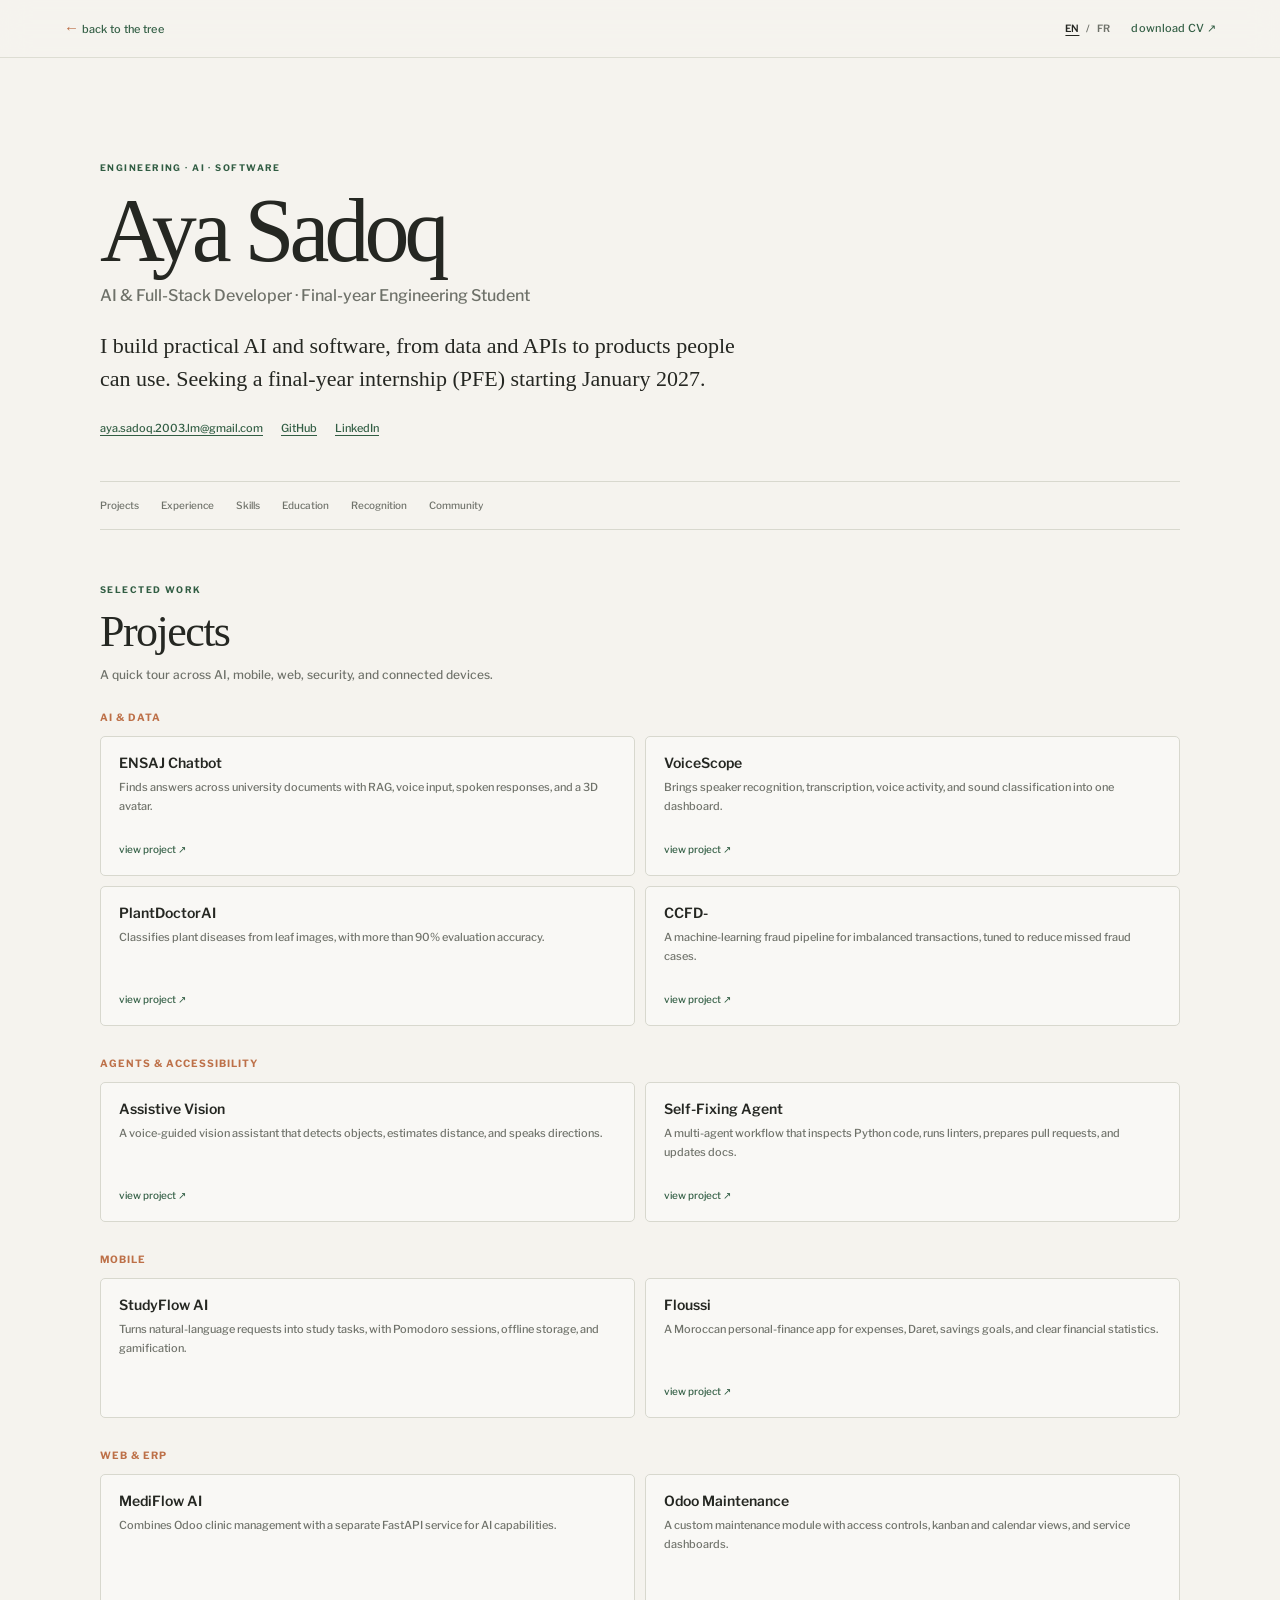
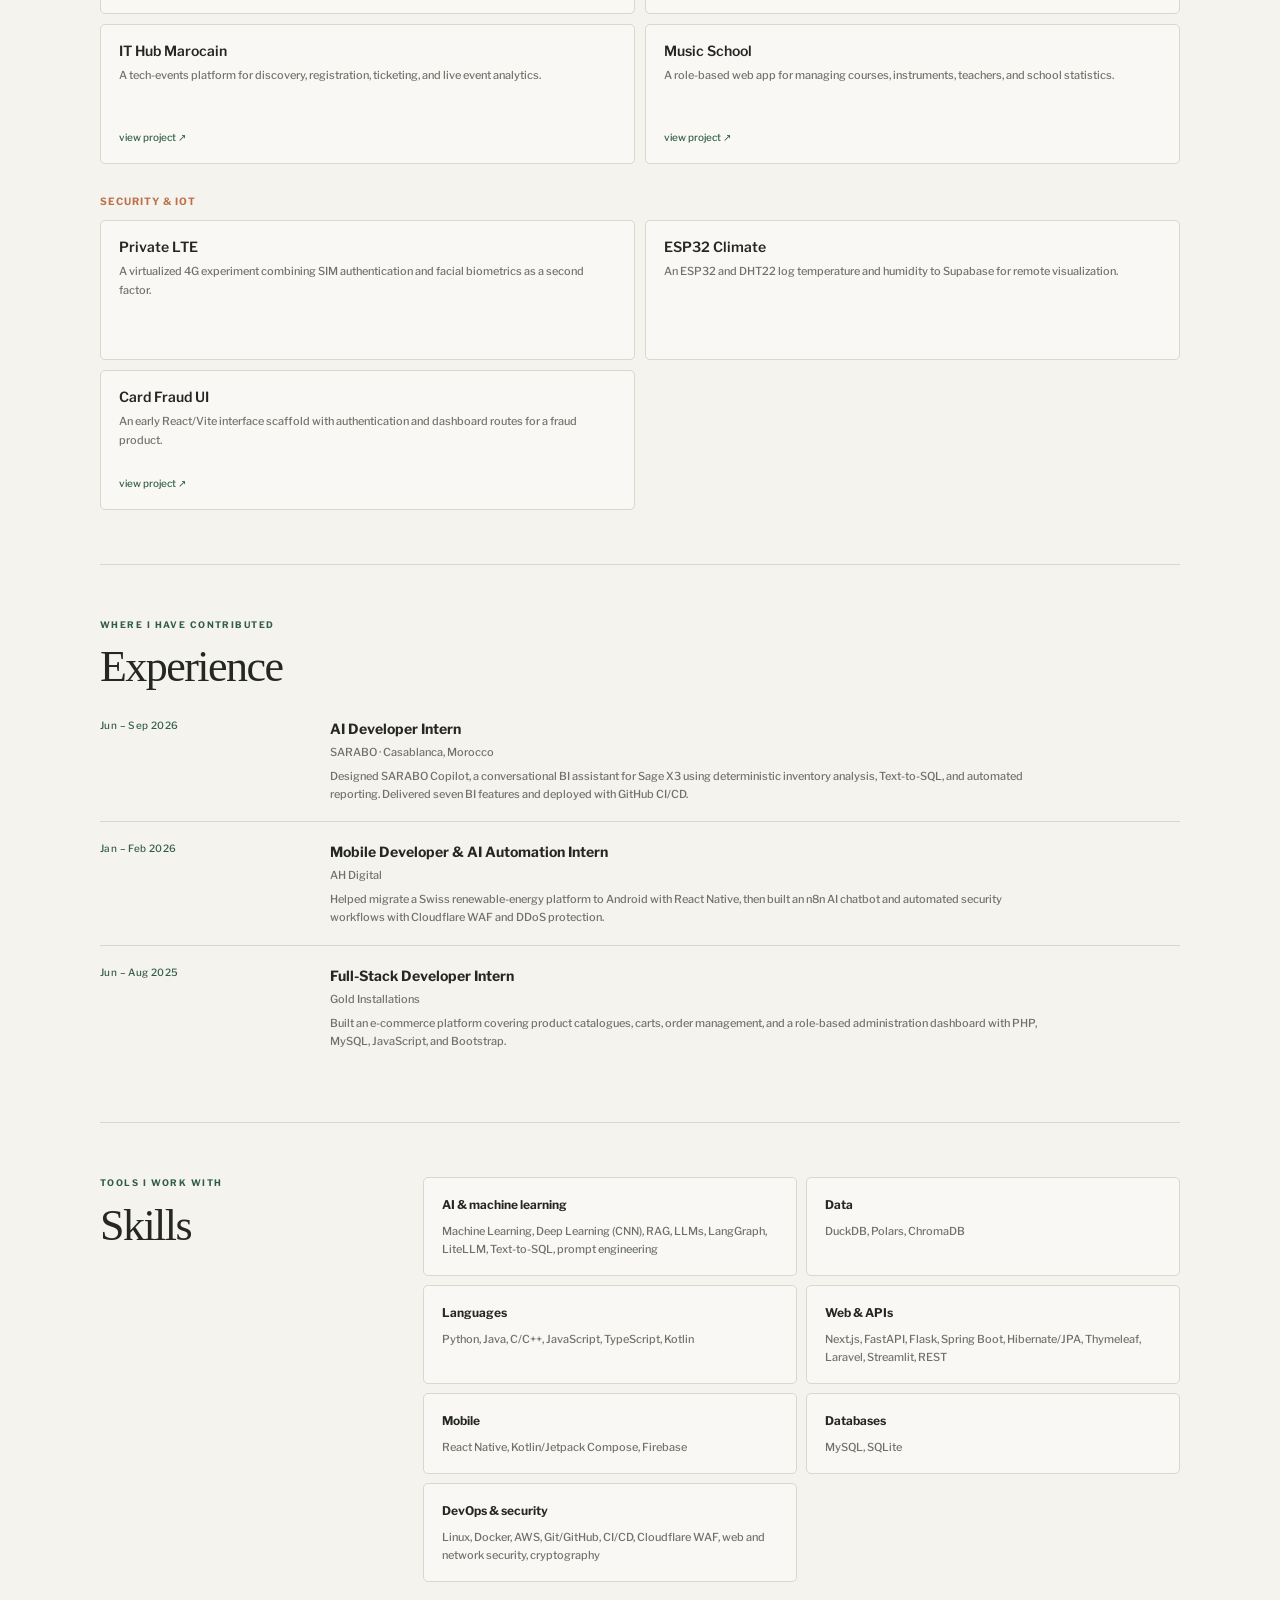
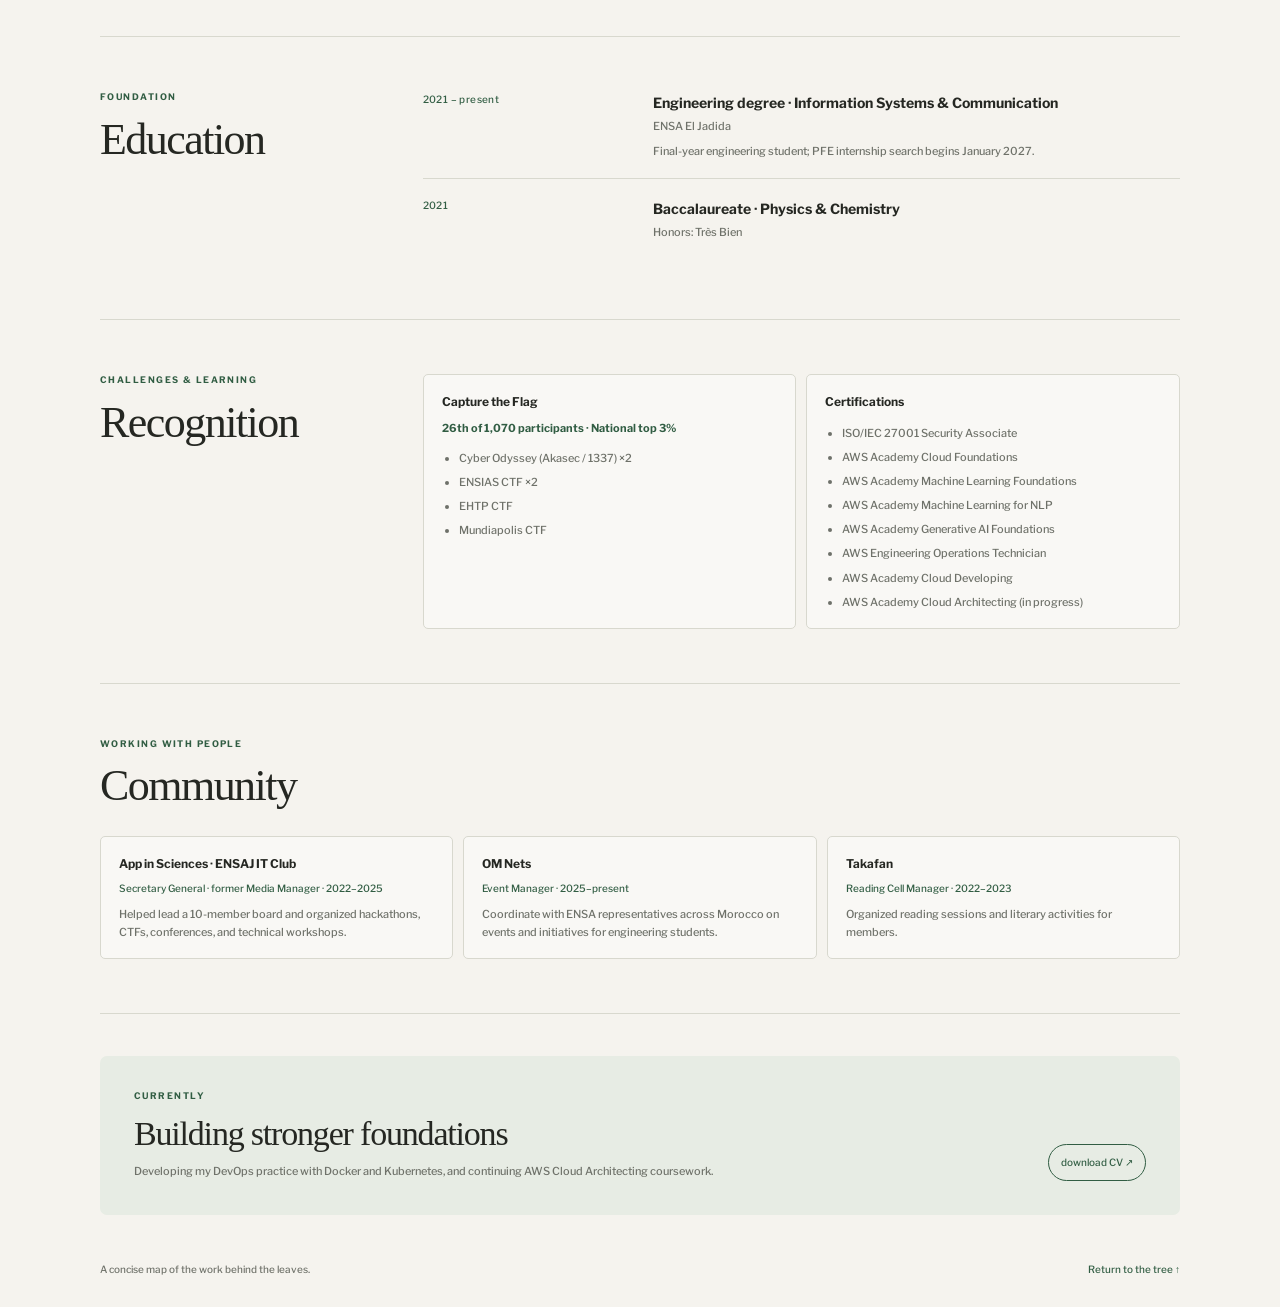
==== overview.html @ 9820c77b "Add recruiter-friendly portfolio overview" ====
<!doctype html>
<html lang="en">
  <head>
    <meta charset="utf-8" />
    <meta name="viewport" content="width=device-width, initial-scale=1" />
    <meta name="description" content="A concise overview of Aya Sadoq's projects, experience, skills, and education." />
    <meta name="theme-color" content="#f5f3ee" />
    <title>Quick overview — Aya Sadoq</title>
    <link rel="icon" href="tree/icon/favicon.svg" type="image/svg+xml" />
    <link rel="preload" href="tree/fonts/LibreFranklin-v20.woff2?v=0b5986a181" as="font" type="font/woff2" crossorigin />
    <link rel="stylesheet" href="overview.css?v=1" />
  </head>
  <body>
    <header class="site-bar">
      <a class="back-link" href="index.html"><span aria-hidden="true">←</span> <span id="back-label">back to the tree</span></a>
      <div class="bar-actions">
        <div class="language-switch" aria-label="Choose language">
          <button type="button" data-language="en" aria-label="English">EN</button>
          <span aria-hidden="true">/</span>
          <button type="button" data-language="fr" aria-label="Français">FR</button>
        </div>
        <a class="cv-link" id="cv-link" href="cv/cv_aya_sadoq_en.pdf" download>download CV ↗</a>
      </div>
    </header>

    <main class="overview">
      <section class="hero" aria-labelledby="name">
        <p class="eyebrow" id="hero-eyebrow">ENGINEERING · AI · SOFTWARE</p>
        <h1 id="name">Aya Sadoq</h1>
        <p class="hero-role" id="hero-role">AI &amp; Full-Stack Developer · Final-year Engineering Student</p>
        <p class="hero-intro" id="hero-intro">I build practical AI and software, from data and APIs to products people can use. Seeking a final-year internship (PFE) starting January 2027.</p>
        <div class="contact-row" id="contact-row"></div>
      </section>

      <nav class="section-nav" aria-label="On this page">
        <a href="#projects" id="nav-projects">Projects</a>
        <a href="#experience" id="nav-experience">Experience</a>
        <a href="#skills" id="nav-skills">Skills</a>
        <a href="#education" id="nav-education">Education</a>
        <a href="#recognition" id="nav-recognition">Recognition</a>
        <a href="#community" id="nav-community">Community</a>
      </nav>

      <section class="content-section" id="projects">
        <div class="section-heading"><p class="eyebrow" id="projects-kicker">SELECTED WORK</p><h2 id="projects-title">Projects</h2><p class="section-note" id="projects-note">A quick tour across AI, mobile, web, security, and connected devices.</p></div>
        <div class="project-groups" id="project-groups"></div>
      </section>

      <section class="content-section" id="experience">
        <div class="section-heading"><p class="eyebrow" id="experience-kicker">WHERE I HAVE CONTRIBUTED</p><h2 id="experience-title">Experience</h2></div>
        <div class="timeline" id="experience-list"></div>
      </section>

      <section class="content-section split-section" id="skills">
        <div class="section-heading"><p class="eyebrow" id="skills-kicker">TOOLS I WORK WITH</p><h2 id="skills-title">Skills</h2></div>
        <div class="skills-grid" id="skills-list"></div>
      </section>

      <section class="content-section split-section" id="education">
        <div class="section-heading"><p class="eyebrow" id="education-kicker">FOUNDATION</p><h2 id="education-title">Education</h2></div>
        <div class="timeline" id="education-list"></div>
      </section>

      <section class="content-section split-section" id="recognition">
        <div class="section-heading"><p class="eyebrow" id="recognition-kicker">CHALLENGES &amp; LEARNING</p><h2 id="recognition-title">Recognition</h2></div>
        <div class="recognition-grid">
          <article class="info-card"><h3 id="ctf-title">Capture the Flag</h3><p class="highlight" id="ctf-rank">26th of 1,070 participants · National top 3%</p><ul id="ctf-list"></ul></article>
          <article class="info-card"><h3 id="cert-title">Certifications</h3><ul id="cert-list"></ul></article>
        </div>
      </section>

      <section class="content-section" id="community">
        <div class="section-heading"><p class="eyebrow" id="community-kicker">WORKING WITH PEOPLE</p><h2 id="community-title">Community</h2></div>
        <div class="community-grid" id="community-list"></div>
      </section>

      <section class="closing-card">
        <div><p class="eyebrow" id="closing-kicker">CURRENTLY</p><h2 id="closing-title">Building stronger foundations</h2><p id="closing-copy">Developing my DevOps practice with Docker and Kubernetes, and continuing AWS Cloud Architecting coursework.</p></div>
        <a class="closing-link" id="closing-cv" href="cv/cv_aya_sadoq_en.pdf" download>download CV ↗</a>
      </section>

      <footer class="page-footer"><span id="footer-copy">A concise map of the work behind the leaves.</span><a href="index.html" id="footer-back">Return to the tree ↑</a></footer>
    </main>
    <script src="overview.js?v=1" defer></script>
  </body>
</html>
---- overview.css ----
@font-face {
  font-family: "Libre Franklin";
  src: url("tree/fonts/LibreFranklin-v20.woff2?v=0b5986a181") format("woff2");
  font-weight: 500 700;
  font-display: swap;
}

:root {
  color-scheme: light;
  --paper: #f5f3ee;
  --ink: #252722;
  --muted: #6e7169;
  --line: #d8d8ce;
  --green: #315d43;
  --green-soft: #e7ece4;
  --orange: #bd7048;
  --serif: Georgia, "Times New Roman", serif;
  --sans: "Libre Franklin", "Helvetica Neue", Arial, sans-serif;
}

* { box-sizing: border-box; }
html { scroll-behavior: smooth; scroll-padding-top: 88px; }
body { margin: 0; background: var(--paper); color: var(--ink); font: 500 14px/1.65 var(--sans); }
a { color: inherit; }
a:focus-visible, button:focus-visible { outline: 2px solid var(--orange); outline-offset: 4px; }

.site-bar {
  position: sticky;
  z-index: 5;
  top: 0;
  display: flex;
  align-items: center;
  justify-content: space-between;
  min-height: 58px;
  padding: 10px clamp(18px, 5vw, 64px);
  border-bottom: 1px solid rgb(216 216 206 / 82%);
  background: rgb(245 243 238 / 92%);
  backdrop-filter: blur(14px);
}
.back-link, .cv-link { color: var(--green); font-size: 11px; text-decoration: none; letter-spacing: .025em; }
.back-link:hover, .cv-link:hover { text-decoration: underline; }
.back-link span:first-child { color: var(--orange); font-size: 15px; }
.bar-actions, .language-switch { display: flex; align-items: center; gap: 10px; }
.bar-actions { gap: 18px; }
.language-switch { gap: 4px; color: var(--muted); font: 600 10px/1 var(--sans); }
.language-switch button { padding: 3px; border: 0; background: transparent; color: inherit; font: inherit; cursor: pointer; }
.language-switch button[aria-pressed="true"] { color: var(--ink); text-decoration: underline; text-underline-offset: 3px; }

.overview { width: min(1080px, calc(100% - 40px)); margin: 0 auto; }
.hero { padding: clamp(52px, 10vw, 104px) 0 44px; border-bottom: 1px solid var(--line); }
.eyebrow { margin: 0 0 12px; color: var(--green); font: 700 9px/1.4 var(--sans); letter-spacing: .16em; text-transform: uppercase; }
h1, h2, h3, p { margin-top: 0; }
h1 { margin-bottom: 8px; font: 500 clamp(48px, 9vw, 90px)/.98 var(--serif); letter-spacing: -.055em; }
.hero-role { margin: 0; color: var(--muted); font-size: clamp(13px, 2vw, 16px); }
.hero-intro { max-width: 670px; margin: 20px 0 24px; font: 400 clamp(17px, 2.5vw, 22px)/1.5 var(--serif); }
.contact-row { display: flex; flex-wrap: wrap; gap: 8px 18px; font-size: 11px; }
.contact-row a { color: var(--green); text-decoration-thickness: 1px; text-underline-offset: 3px; }
.section-nav { position: sticky; z-index: 4; top: 58px; display: flex; gap: 8px 22px; overflow-x: auto; padding: 15px 0; border-bottom: 1px solid var(--line); background: var(--paper); scrollbar-width: none; }
.section-nav::-webkit-scrollbar { display: none; }
.section-nav a { flex: 0 0 auto; color: var(--muted); font-size: 10px; text-decoration: none; }
.section-nav a:hover { color: var(--green); }
.content-section { padding: 54px 0; border-bottom: 1px solid var(--line); }
.section-heading { margin-bottom: 25px; }
.section-heading h2, .closing-card h2 { margin: 0 0 5px; font: 500 clamp(30px, 5vw, 44px)/1.1 var(--serif); letter-spacing: -.035em; }
.section-note { margin: 8px 0 0; color: var(--muted); font-size: 12px; }
.project-groups { display: grid; gap: 30px; }
.project-group h3 { margin: 0 0 12px; color: var(--orange); font: 700 10px/1.4 var(--sans); letter-spacing: .1em; text-transform: uppercase; }
.project-grid { display: grid; grid-template-columns: repeat(2, minmax(0, 1fr)); gap: 10px; }
.project-card, .info-card, .skill-card, .community-card { min-width: 0; padding: 17px 18px; border: 1px solid var(--line); border-radius: 5px; background: rgb(255 255 255 / 38%); }
.project-card { display: flex; flex-direction: column; min-height: 140px; }
.project-card h4 { margin: 0 0 6px; font: 600 14px/1.35 var(--sans); }
.project-card p { margin: 0 0 12px; color: var(--muted); font-size: 11px; line-height: 1.65; }
.project-card a { align-self: flex-start; margin-top: auto; color: var(--green); font-size: 10px; text-decoration: none; }
.project-card a:hover { text-decoration: underline; }
.timeline { display: grid; gap: 0; }
.timeline-item { display: grid; grid-template-columns: minmax(130px, 210px) 1fr; gap: 20px; padding: 18px 0; border-top: 1px solid var(--line); }
.timeline-item:first-child { border-top: 0; padding-top: 0; }
.timeline-date { color: var(--green); font-size: 10px; letter-spacing: .04em; }
.timeline-item h3 { margin: 0 0 3px; font-size: 14px; }
.timeline-org { margin: 0 0 6px; color: var(--muted); font-size: 11px; }
.timeline-copy { margin: 0; max-width: 720px; color: var(--muted); font-size: 11px; }
.split-section { display: grid; grid-template-columns: minmax(180px, .7fr) 1.8fr; gap: 28px; }
.skills-grid { display: grid; grid-template-columns: repeat(2, minmax(0, 1fr)); gap: 9px; }
.skill-card h3, .info-card h3 { margin: 0 0 7px; font-size: 12px; }
.skill-card p, .info-card p { margin: 0; color: var(--muted); font-size: 11px; }
.recognition-grid { display: grid; grid-template-columns: repeat(2, minmax(0, 1fr)); gap: 10px; }
.info-card ul { display: grid; gap: 6px; margin: 12px 0 0; padding-left: 17px; color: var(--muted); font-size: 11px; }
.info-card .highlight { color: var(--green); font-weight: 700; }
.community-grid { display: grid; grid-template-columns: repeat(3, minmax(0, 1fr)); gap: 10px; }
.community-card h3 { margin: 0 0 6px; font-size: 12px; }
.community-card .community-role { margin: 0 0 9px; color: var(--green); font-size: 10px; }
.community-card p { margin: 0; color: var(--muted); font-size: 11px; }
.closing-card { display: flex; align-items: end; justify-content: space-between; gap: 28px; margin: 42px 0; padding: clamp(20px, 4vw, 34px); border-radius: 7px; background: var(--green-soft); }
.closing-card h2 { max-width: 500px; font-size: clamp(24px, 4vw, 34px); }
.closing-card p:last-child { max-width: 620px; margin: 10px 0 0; color: var(--muted); font-size: 11px; }
.closing-link { flex: 0 0 auto; padding: 9px 12px; border: 1px solid var(--green); border-radius: 999px; color: var(--green); font-size: 10px; text-decoration: none; }
.closing-link:hover { color: var(--paper); background: var(--green); }
.page-footer { display: flex; justify-content: space-between; gap: 20px; padding: 4px 0 30px; color: var(--muted); font-size: 10px; }
.page-footer a { color: var(--green); text-decoration: none; }

@media (max-width: 700px) {
  .overview { width: min(100% - 32px, 560px); }
  .section-nav { gap: 8px 17px; }
  .split-section { grid-template-columns: 1fr; gap: 18px; }
  .community-grid { grid-template-columns: 1fr; }
  .community-card { padding: 15px; }
}
@media (max-width: 520px) {
  .site-bar { min-height: 54px; padding-inline: 14px; }
  .back-link, .cv-link { font-size: 10px; }
  .bar-actions { gap: 10px; }
  .overview { width: calc(100% - 28px); }
  .project-grid, .skills-grid, .recognition-grid { grid-template-columns: 1fr; }
  .timeline-item { grid-template-columns: 1fr; gap: 5px; }
  .closing-card { align-items: start; flex-direction: column; }
  .page-footer { flex-direction: column; gap: 4px; }
}
@media print {
  @page { margin: 14mm; }
  body { background: white; font-size: 10px; }
  .site-bar, .section-nav, .closing-link, .page-footer a { display: none !important; }
  .overview { width: 100%; }
  .hero { padding: 0 0 18px; }
  h1 { font-size: 42px; }
  .content-section { padding: 22px 0; break-inside: avoid; }
  .project-groups { gap: 14px; }
  .project-grid { gap: 6px; }
  .project-card, .info-card, .skill-card, .community-card { padding: 9px; background: white; }
  .project-card { min-height: 0; }
  .project-card p, .timeline-copy, .skill-card p, .info-card ul, .community-card p { font-size: 8px; }
  .closing-card { margin: 18px 0; padding: 14px; }
}
@media (prefers-reduced-motion: reduce) { html { scroll-behavior: auto; } }
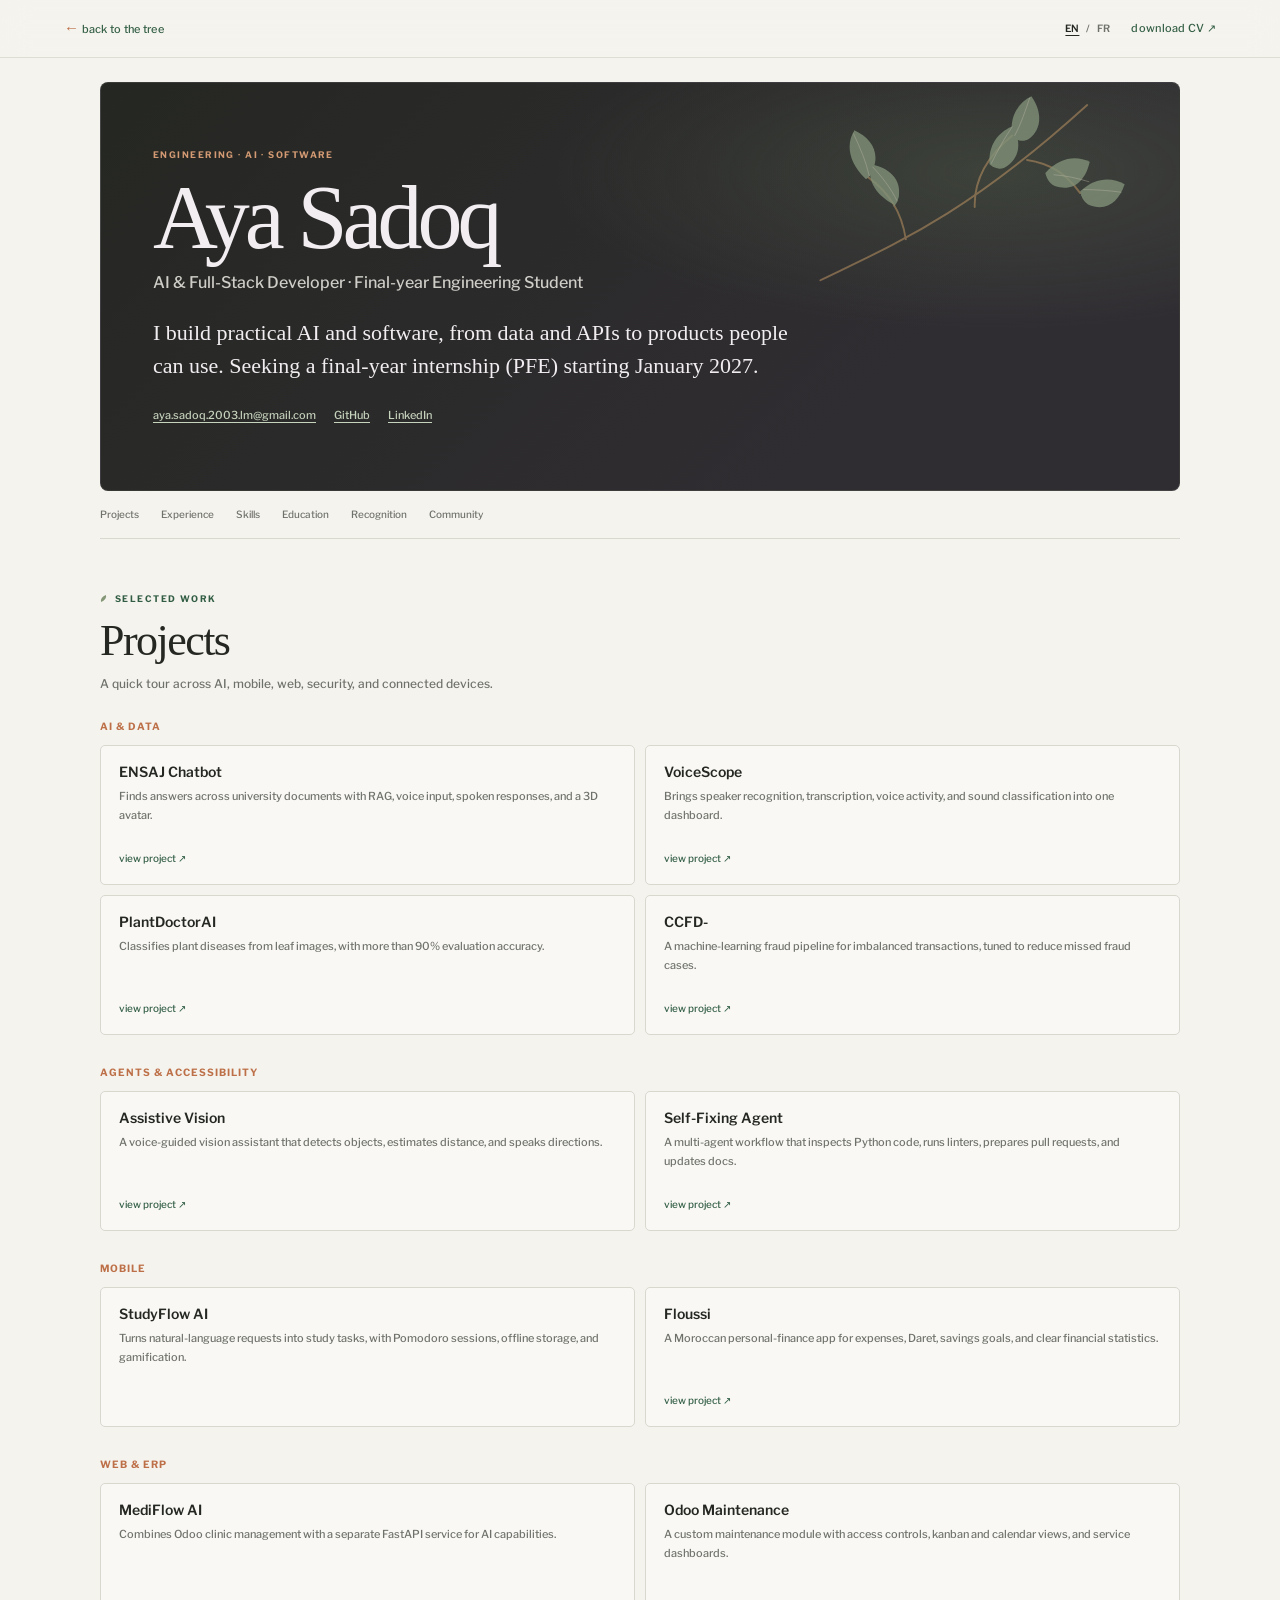
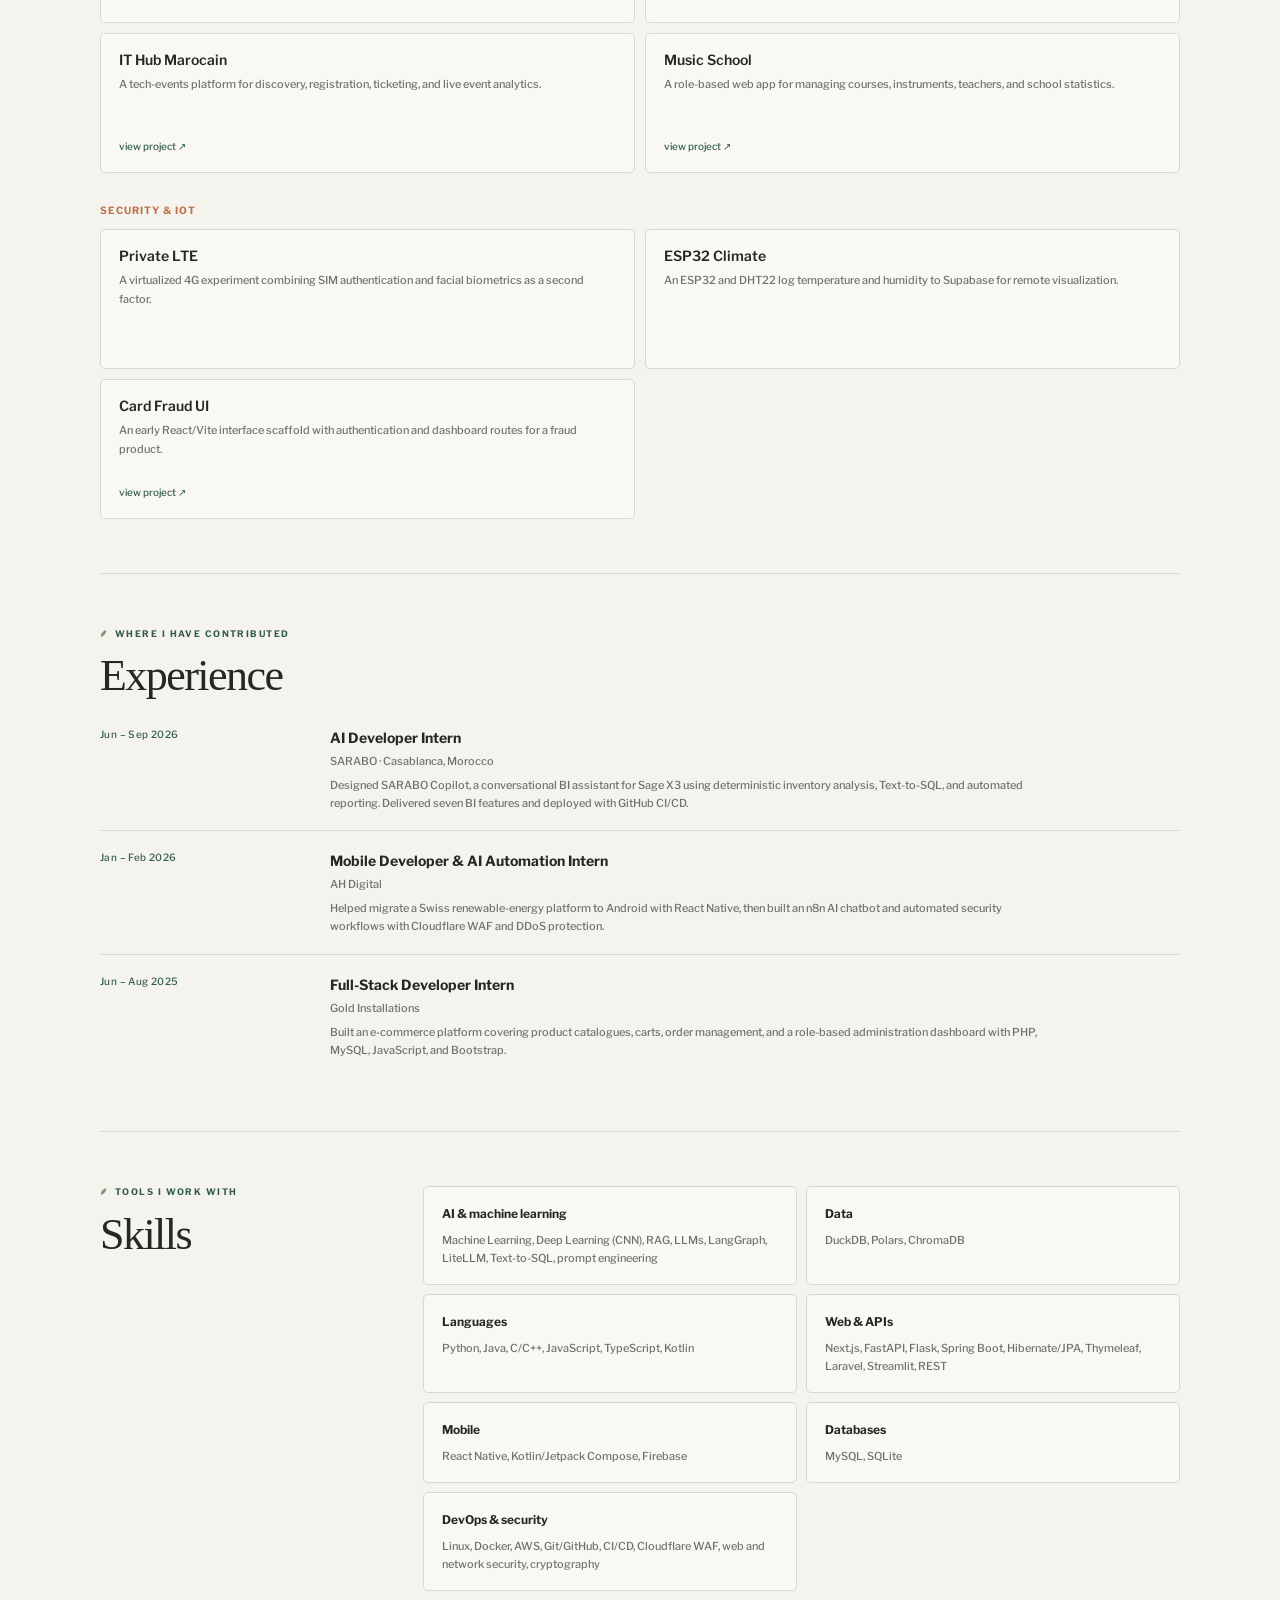
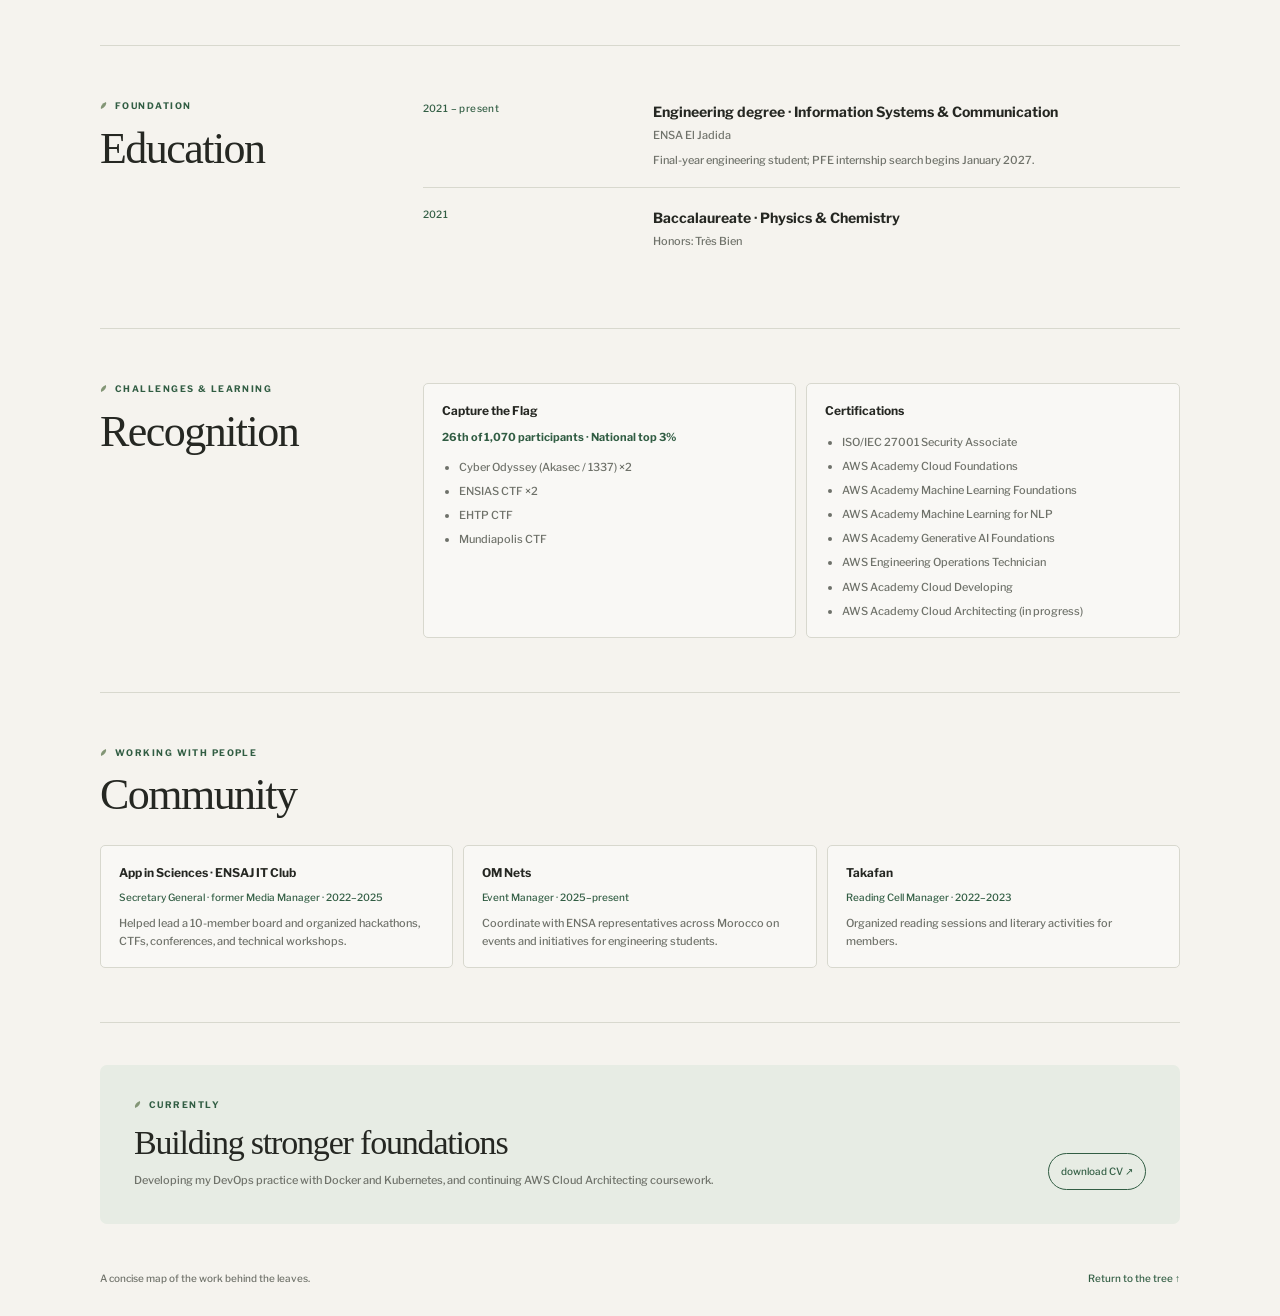
==== commit d34a2a16: "Bring tree palette into recruiter overview" ====
--- a/overview.html
+++ b/overview.html
@@ -8,7 +8,7 @@
     <title>Quick overview — Aya Sadoq</title>
     <link rel="icon" href="tree/icon/favicon.svg" type="image/svg+xml" />
     <link rel="preload" href="tree/fonts/LibreFranklin-v20.woff2?v=0b5986a181" as="font" type="font/woff2" crossorigin />
-    <link rel="stylesheet" href="overview.css?v=1" />
+    <link rel="stylesheet" href="overview.css?v=3" />
   </head>
   <body>
     <header class="site-bar">
@@ -25,6 +25,23 @@
 
     <main class="overview">
       <section class="hero" aria-labelledby="name">
+        <svg class="hero-branch" viewBox="0 0 390 250" aria-hidden="true">
+          <g fill="none" stroke="#b28d60" stroke-linecap="round" stroke-width="2.2" opacity=".72">
+            <path d="M28 232C112 191 194 158 334 31" />
+            <path d="M126 185C121 153 107 132 83 114M205 148C204 117 218 91 248 66M265 94C292 98 310 110 326 132" />
+          </g>
+          <g fill="#91a487" opacity=".8">
+            <path d="M80 116C57 93 59 73 67 60c19 9 30 25 21 46-2 5-5 9-8 10Z" />
+            <path d="M112 145C88 132 82 114 86 99c21 4 35 17 32 37-1 5-3 9-6 12Z" />
+            <path d="M248 68c-4-25 8-40 22-47 12 17 13 37-3 49-5 3-11 3-19-2Z" />
+            <path d="M222 99c-2-24 12-38 27-44 10 19 8 38-10 48-6 2-11 1-17-4Z" />
+            <path d="M326 130c18-17 37-16 51-8-7 21-22 32-42 23-5-3-8-8-9-15Z" />
+            <path d="M286 109c17-19 36-20 51-13-5 22-19 35-40 28-5-2-9-7-11-15Z" />
+          </g>
+          <g fill="none" stroke="#e0d7c5" stroke-linecap="round" stroke-width="1" opacity=".45">
+            <path d="M66 64c8 17 14 31 18 48M88 102c11 12 20 23 28 39M268 23c-5 15-10 30-17 43M248 56c-9 13-16 26-24 42M330 128c14 0 28 1 43 3M296 111c14 1 27 4 40 8" />
+          </g>
+        </svg>
         <p class="eyebrow" id="hero-eyebrow">ENGINEERING · AI · SOFTWARE</p>
         <h1 id="name">Aya Sadoq</h1>
         <p class="hero-role" id="hero-role">AI &amp; Full-Stack Developer · Final-year Engineering Student</p>
@@ -81,6 +98,6 @@
 
       <footer class="page-footer"><span id="footer-copy">A concise map of the work behind the leaves.</span><a href="index.html" id="footer-back">Return to the tree ↑</a></footer>
     </main>
-    <script src="overview.js?v=1" defer></script>
+    <script src="overview.js?v=2" defer></script>
   </body>
 </html>
--- a/overview.css
+++ b/overview.css
@@ -47,14 +47,42 @@
 .language-switch button[aria-pressed="true"] { color: var(--ink); text-decoration: underline; text-underline-offset: 3px; }
 
 .overview { width: min(1080px, calc(100% - 40px)); margin: 0 auto; }
-.hero { padding: clamp(52px, 10vw, 104px) 0 44px; border-bottom: 1px solid var(--line); }
+.leaf-overlay { position: fixed; z-index: 3; inset: 0; overflow: hidden; pointer-events: none; }
+.scroll-leaf {
+  position: absolute;
+  width: var(--leaf-size);
+  height: calc(var(--leaf-size) * .625);
+  opacity: 0;
+  filter: drop-shadow(0 2px 3px rgb(28 43 31 / 13%));
+  animation: leaf-drift 1.9s cubic-bezier(.2,.68,.3,1) both;
+  will-change: transform, opacity;
+}
+@keyframes leaf-drift {
+  0% { opacity: 0; transform: translate3d(0, 8px, 0) rotate(var(--leaf-start-angle)) scale(.65); }
+  18% { opacity: .54; }
+  100% { opacity: 0; transform: translate3d(var(--leaf-drift-x), var(--leaf-drift-y), 0) rotate(var(--leaf-end-angle)) scale(1); }
+}
+.hero {
+  position: relative;
+  isolation: isolate;
+  overflow: hidden;
+  margin: 24px 0 0;
+  padding: clamp(36px, 7vw, 66px) clamp(22px, 5vw, 52px);
+  border: 1px solid rgb(255 255 255 / 8%);
+  border-radius: 8px;
+  background: radial-gradient(ellipse at 83% 22%, rgb(91 112 80 / 32%), transparent 35%), linear-gradient(135deg, #252722, #302d32 74%);
+  color: #f1edf0;
+}
+.hero-branch { position: absolute; z-index: -1; top: -5px; right: 4%; width: min(34%, 340px); height: auto; opacity: .82; }
 .eyebrow { margin: 0 0 12px; color: var(--green); font: 700 9px/1.4 var(--sans); letter-spacing: .16em; text-transform: uppercase; }
+.hero .eyebrow { color: #d39a73; }
+.content-section .eyebrow::before, .closing-card .eyebrow::before { content: ""; display: inline-block; width: 7px; height: 5px; margin: 0 8px 1px 0; border-radius: 100% 0 100% 0; background: #839676; transform: rotate(-20deg); }
 h1, h2, h3, p { margin-top: 0; }
 h1 { margin-bottom: 8px; font: 500 clamp(48px, 9vw, 90px)/.98 var(--serif); letter-spacing: -.055em; }
-.hero-role { margin: 0; color: var(--muted); font-size: clamp(13px, 2vw, 16px); }
-.hero-intro { max-width: 670px; margin: 20px 0 24px; font: 400 clamp(17px, 2.5vw, 22px)/1.5 var(--serif); }
-.contact-row { display: flex; flex-wrap: wrap; gap: 8px 18px; font-size: 11px; }
-.contact-row a { color: var(--green); text-decoration-thickness: 1px; text-underline-offset: 3px; }
+.hero-role { margin: 0; color: #d0cec8; font-size: clamp(13px, 2vw, 16px); }
+.hero-intro { position: relative; z-index: 1; max-width: 670px; margin: 20px 0 24px; color: #f1edf0; font: 400 clamp(17px, 2.5vw, 22px)/1.5 var(--serif); }
+.contact-row { position: relative; z-index: 1; display: flex; flex-wrap: wrap; gap: 8px 18px; font-size: 11px; }
+.contact-row a { color: #c6d3bd; text-decoration-thickness: 1px; text-underline-offset: 3px; }
 .section-nav { position: sticky; z-index: 4; top: 58px; display: flex; gap: 8px 22px; overflow-x: auto; padding: 15px 0; border-bottom: 1px solid var(--line); background: var(--paper); scrollbar-width: none; }
 .section-nav::-webkit-scrollbar { display: none; }
 .section-nav a { flex: 0 0 auto; color: var(--muted); font-size: 10px; text-decoration: none; }
@@ -104,12 +132,15 @@
   .split-section { grid-template-columns: 1fr; gap: 18px; }
   .community-grid { grid-template-columns: 1fr; }
   .community-card { padding: 15px; }
+  .hero-branch { right: -11%; width: 42%; opacity: .24; }
 }
 @media (max-width: 520px) {
   .site-bar { min-height: 54px; padding-inline: 14px; }
   .back-link, .cv-link { font-size: 10px; }
   .bar-actions { gap: 10px; }
   .overview { width: calc(100% - 28px); }
+  .hero { padding: 30px 19px; }
+  .hero-branch { right: -14%; width: 62%; opacity: .16; }
   .project-grid, .skills-grid, .recognition-grid { grid-template-columns: 1fr; }
   .timeline-item { grid-template-columns: 1fr; gap: 5px; }
   .closing-card { align-items: start; flex-direction: column; }
@@ -121,6 +152,11 @@
   .site-bar, .section-nav, .closing-link, .page-footer a { display: none !important; }
   .overview { width: 100%; }
   .hero { padding: 0 0 18px; }
+  .hero { border: 0; background: white; color: var(--ink); }
+  .hero-branch { display: none; }
+  .hero .eyebrow { color: var(--green); }
+  .hero-role, .hero-intro { color: var(--ink); }
+  .contact-row a { color: var(--green); }
   h1 { font-size: 42px; }
   .content-section { padding: 22px 0; break-inside: avoid; }
   .project-groups { gap: 14px; }
@@ -130,4 +166,8 @@
   .project-card p, .timeline-copy, .skill-card p, .info-card ul, .community-card p { font-size: 8px; }
   .closing-card { margin: 18px 0; padding: 14px; }
 }
-@media (prefers-reduced-motion: reduce) { html { scroll-behavior: auto; } }
+@media (prefers-reduced-motion: reduce) {
+  html { scroll-behavior: auto; }
+  .leaf-overlay { display: none; }
+  .scroll-leaf { animation: none; }
+}
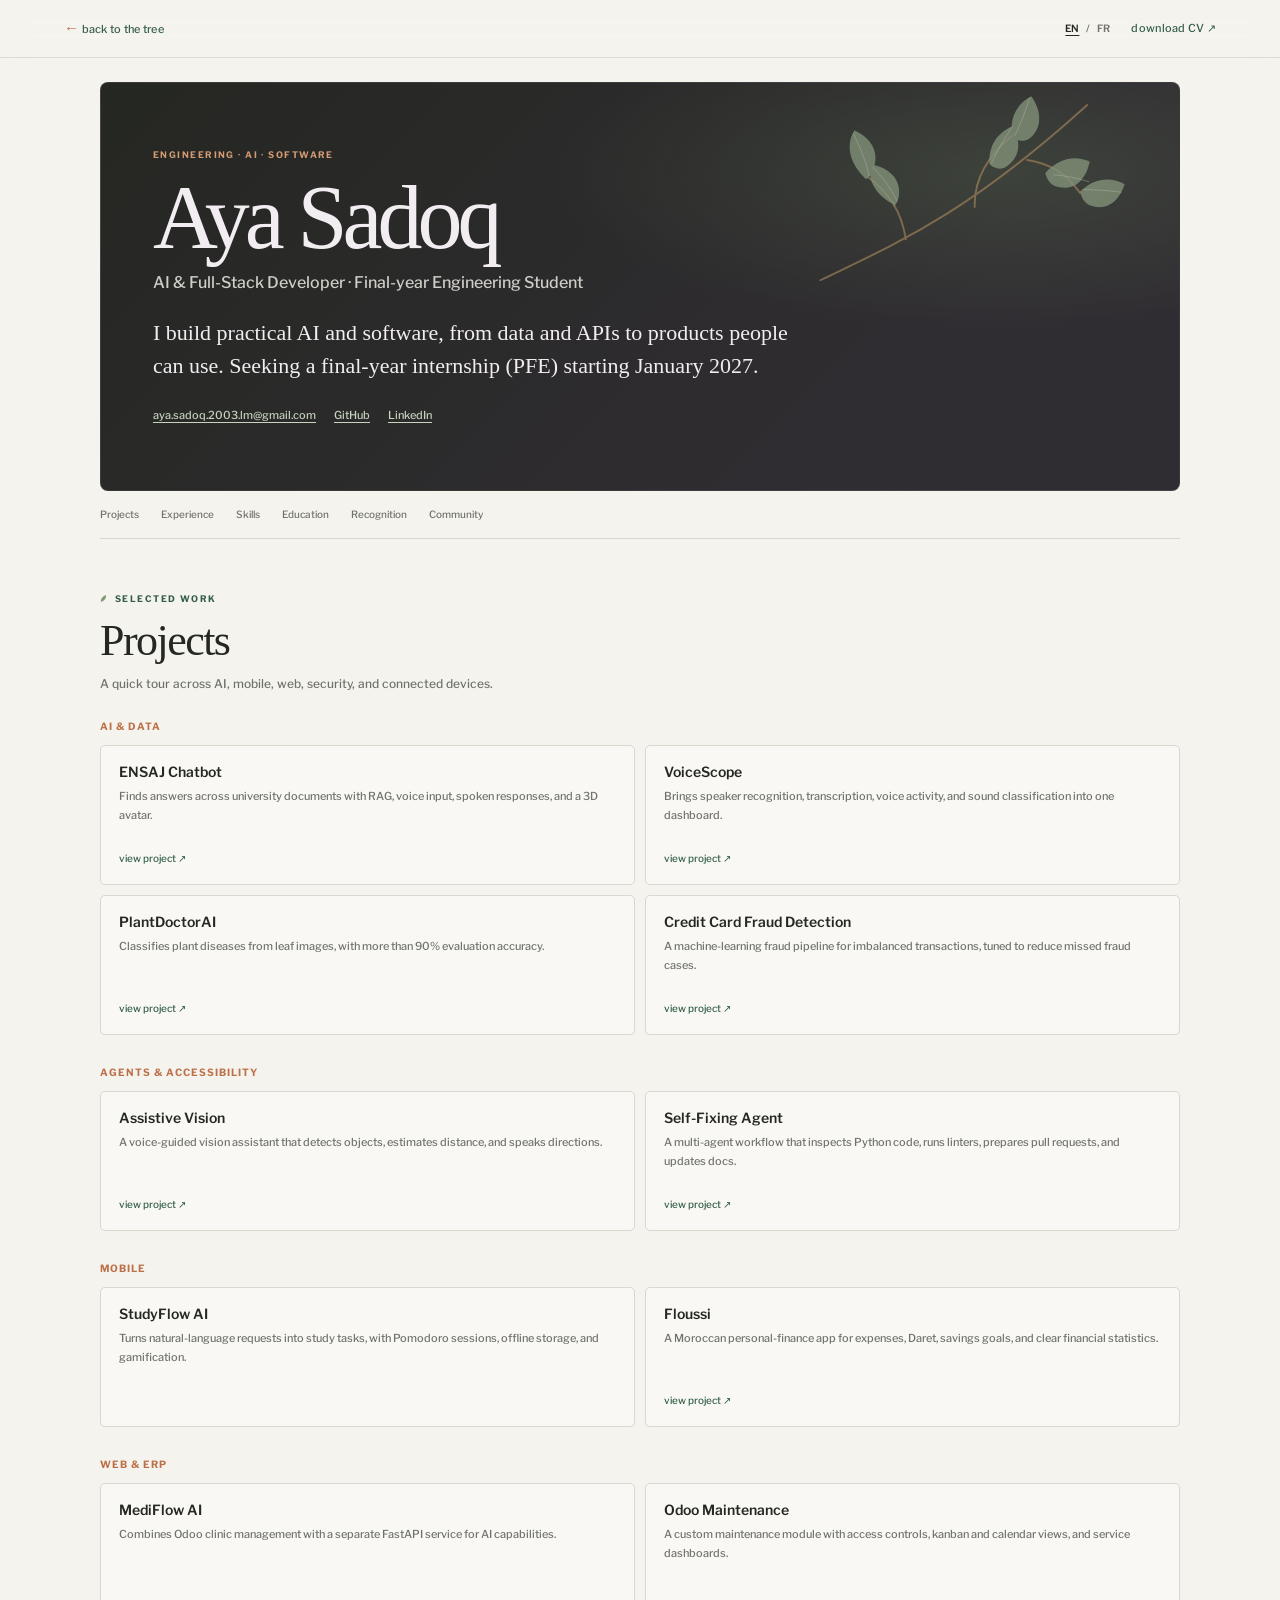
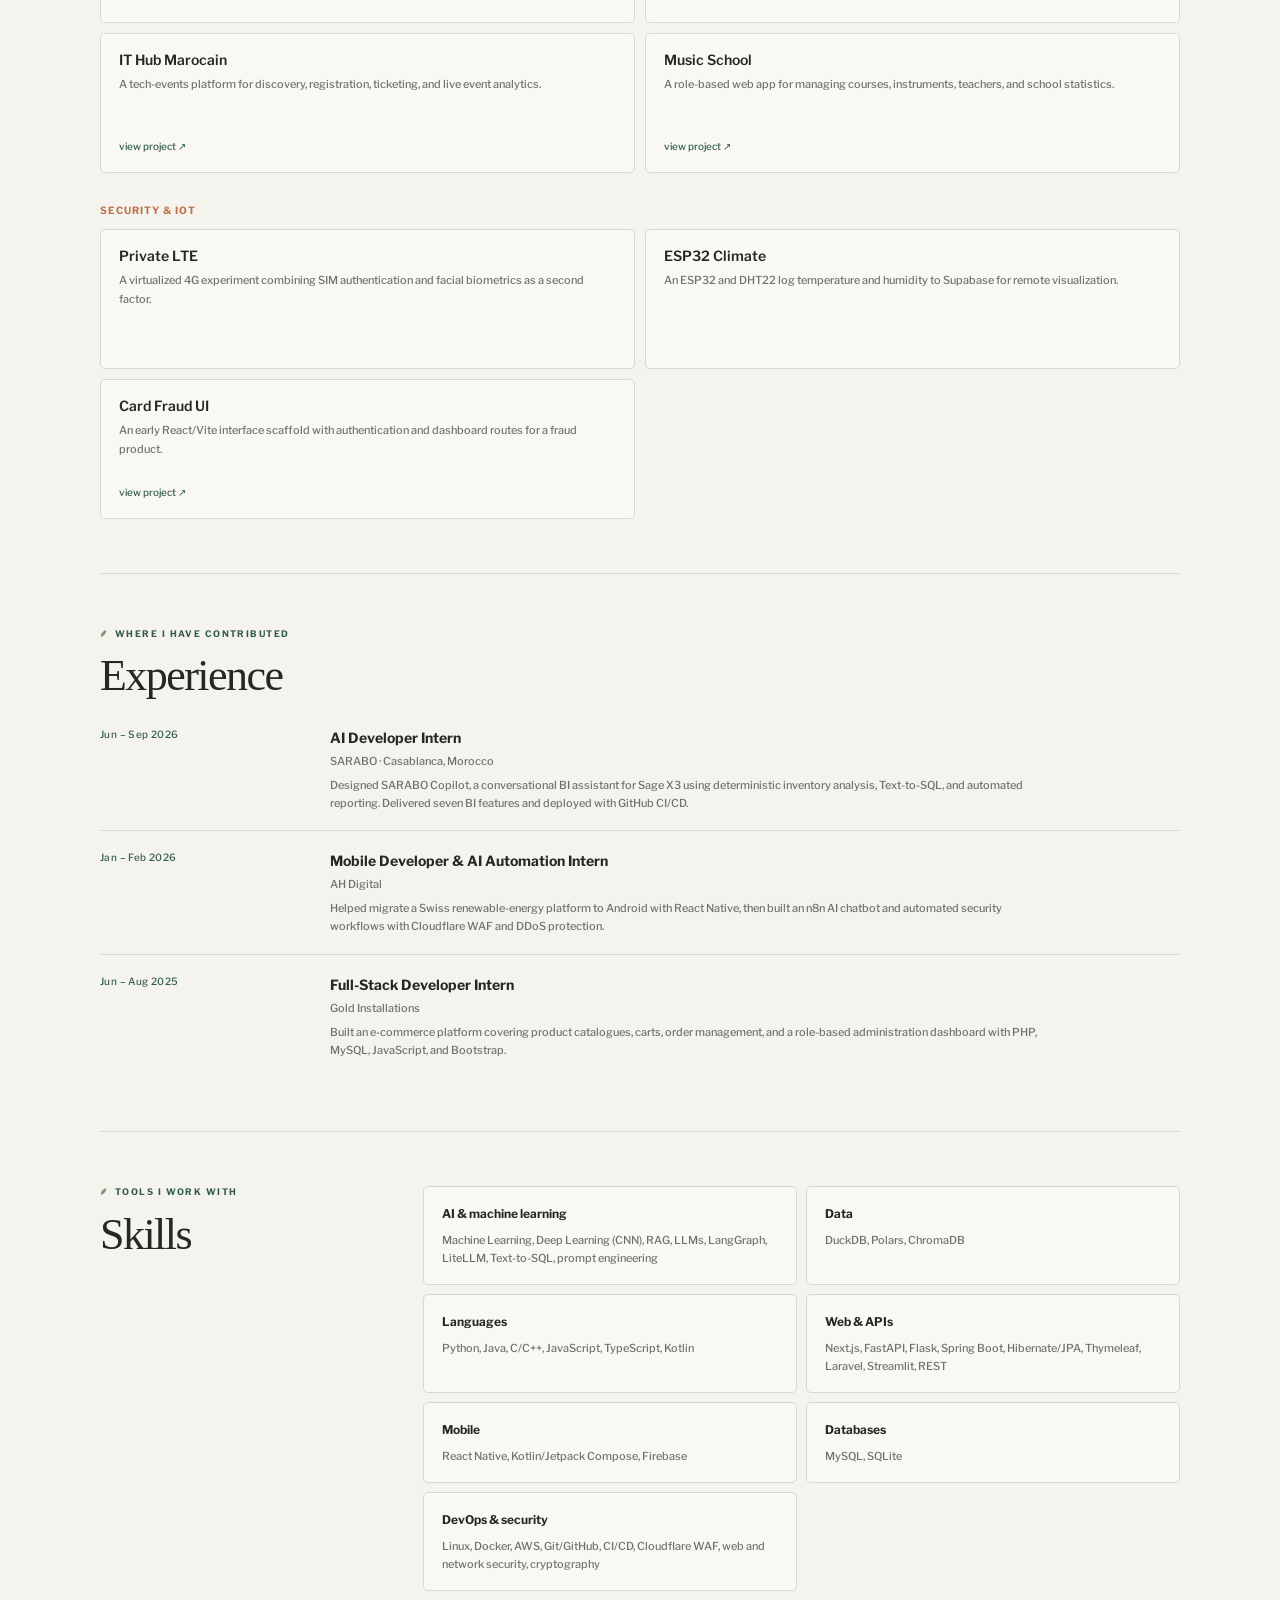
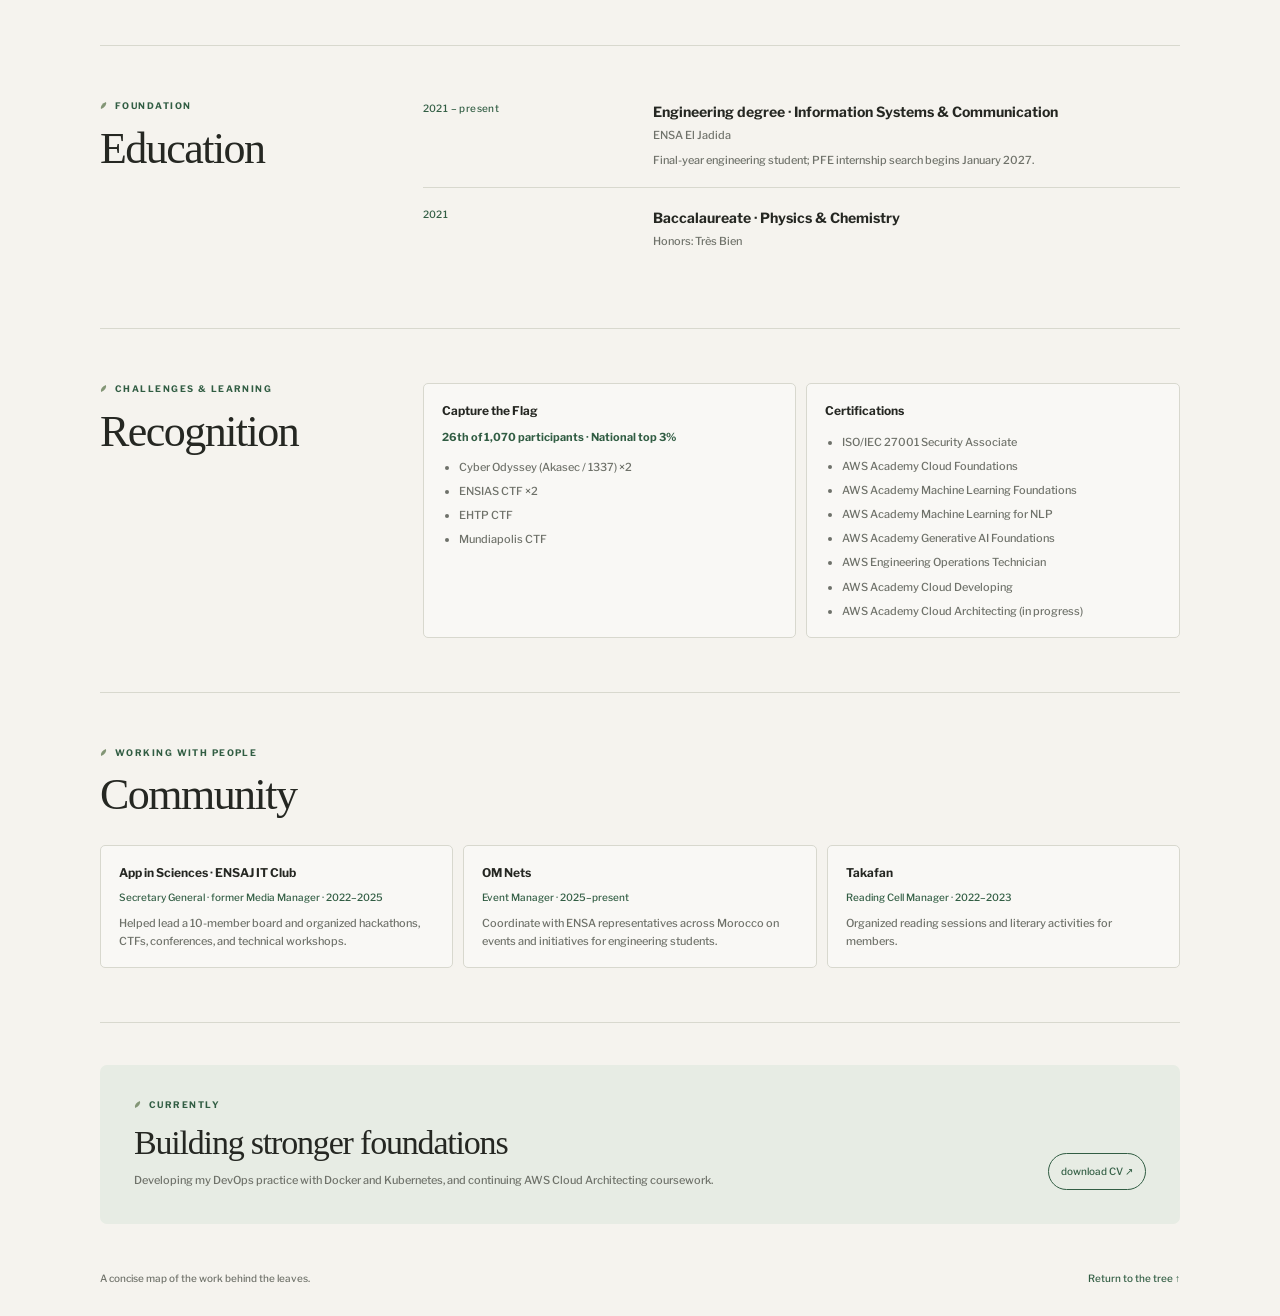
==== commit e0f1c9e1: "Rename fraud project and add share preview image" ====
--- a/overview.html
+++ b/overview.html
@@ -5,6 +5,19 @@
     <meta name="viewport" content="width=device-width, initial-scale=1" />
     <meta name="description" content="A concise overview of Aya Sadoq's projects, experience, skills, and education." />
     <meta name="theme-color" content="#f5f3ee" />
+    <meta property="og:type" content="website" />
+    <meta property="og:url" content="https://ayasadoq.github.io/ayasadoqtree/overview.html" />
+    <meta property="og:title" content="Aya Sadoq — Quick Overview" />
+    <meta property="og:description" content="A concise overview of Aya Sadoq's projects, experience, skills, and education." />
+    <meta property="og:image" content="https://ayasadoq.github.io/ayasadoqtree/og-preview.png" />
+    <meta property="og:image:width" content="1200" />
+    <meta property="og:image:height" content="630" />
+    <meta property="og:image:alt" content="Aya Sadoq — looking for a PFE internship" />
+    <meta property="twitter:card" content="summary_large_image" />
+    <meta property="twitter:title" content="Aya Sadoq — Quick Overview" />
+    <meta property="twitter:description" content="A concise overview of Aya Sadoq's projects, experience, skills, and education." />
+    <meta property="twitter:image" content="https://ayasadoq.github.io/ayasadoqtree/og-preview.png" />
+    <meta name="twitter:image:alt" content="Aya Sadoq — looking for a PFE internship" />
     <title>Quick overview — Aya Sadoq</title>
     <link rel="icon" href="tree/icon/favicon.svg" type="image/svg+xml" />
     <link rel="preload" href="tree/fonts/LibreFranklin-v20.woff2?v=0b5986a181" as="font" type="font/woff2" crossorigin />
